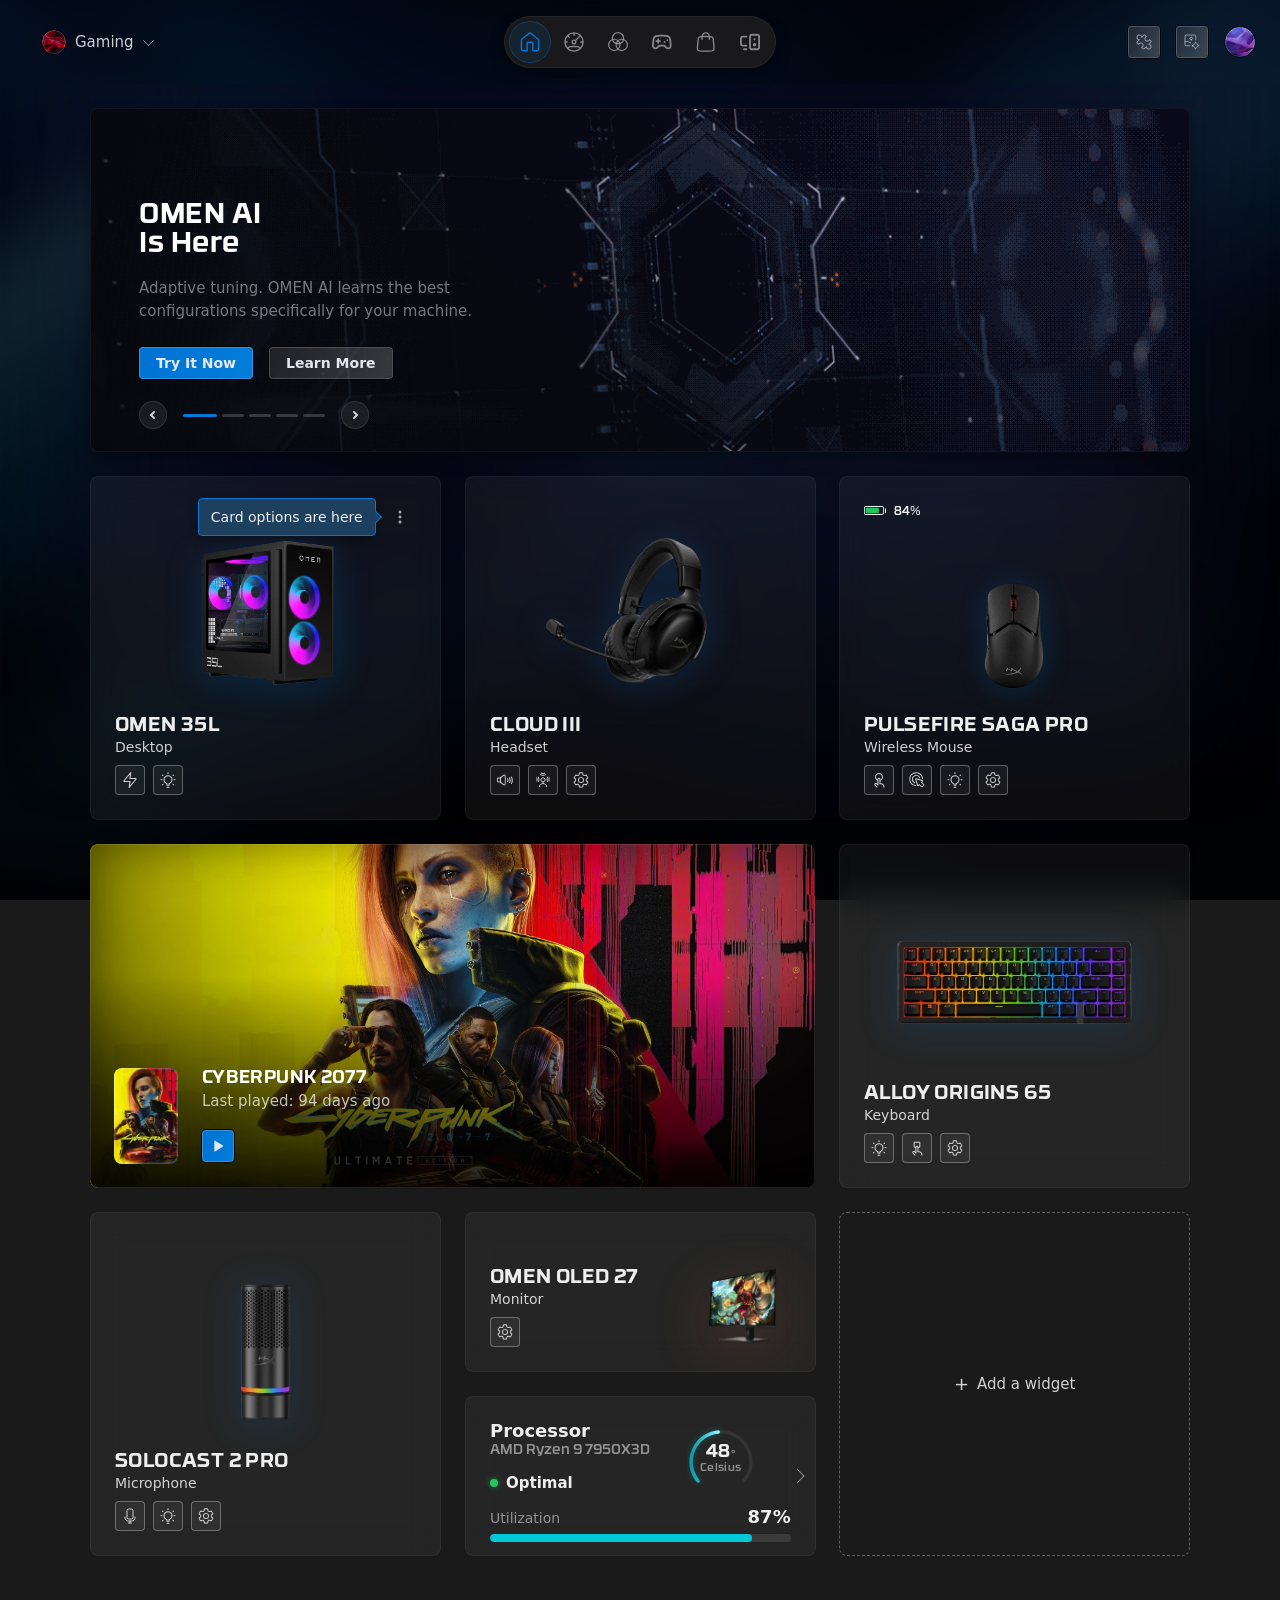
==== v2-user-testing/index.html @ b6a8a516 "Ship v2-user-testing: General User Testing · Round 2 (e9e98e5)" ====
<!doctype html>
<html lang="en">
  <head>
    <meta charset="UTF-8" />
    <meta name="viewport" content="width=device-width, initial-scale=1" />
    <title>Treehouse — Web</title>
    <link rel="preconnect" href="https://fonts.googleapis.com" />
    <link rel="preconnect" href="https://fonts.gstatic.com" crossorigin />
    <link
      href="https://fonts.googleapis.com/css2?family=IBM+Plex+Sans+Condensed:wght@300;400;500;600;700&family=Inter:wght@400;500;600;700&display=swap"
      rel="stylesheet"
    />
    <script type="module" crossorigin src="./assets/index-DFNfqeK6.js"></script>
    <link rel="stylesheet" crossorigin href="./assets/index-BkqzAb6N.css">
  </head>
  <body>
    <div id="root"></div>
  </body>
</html>
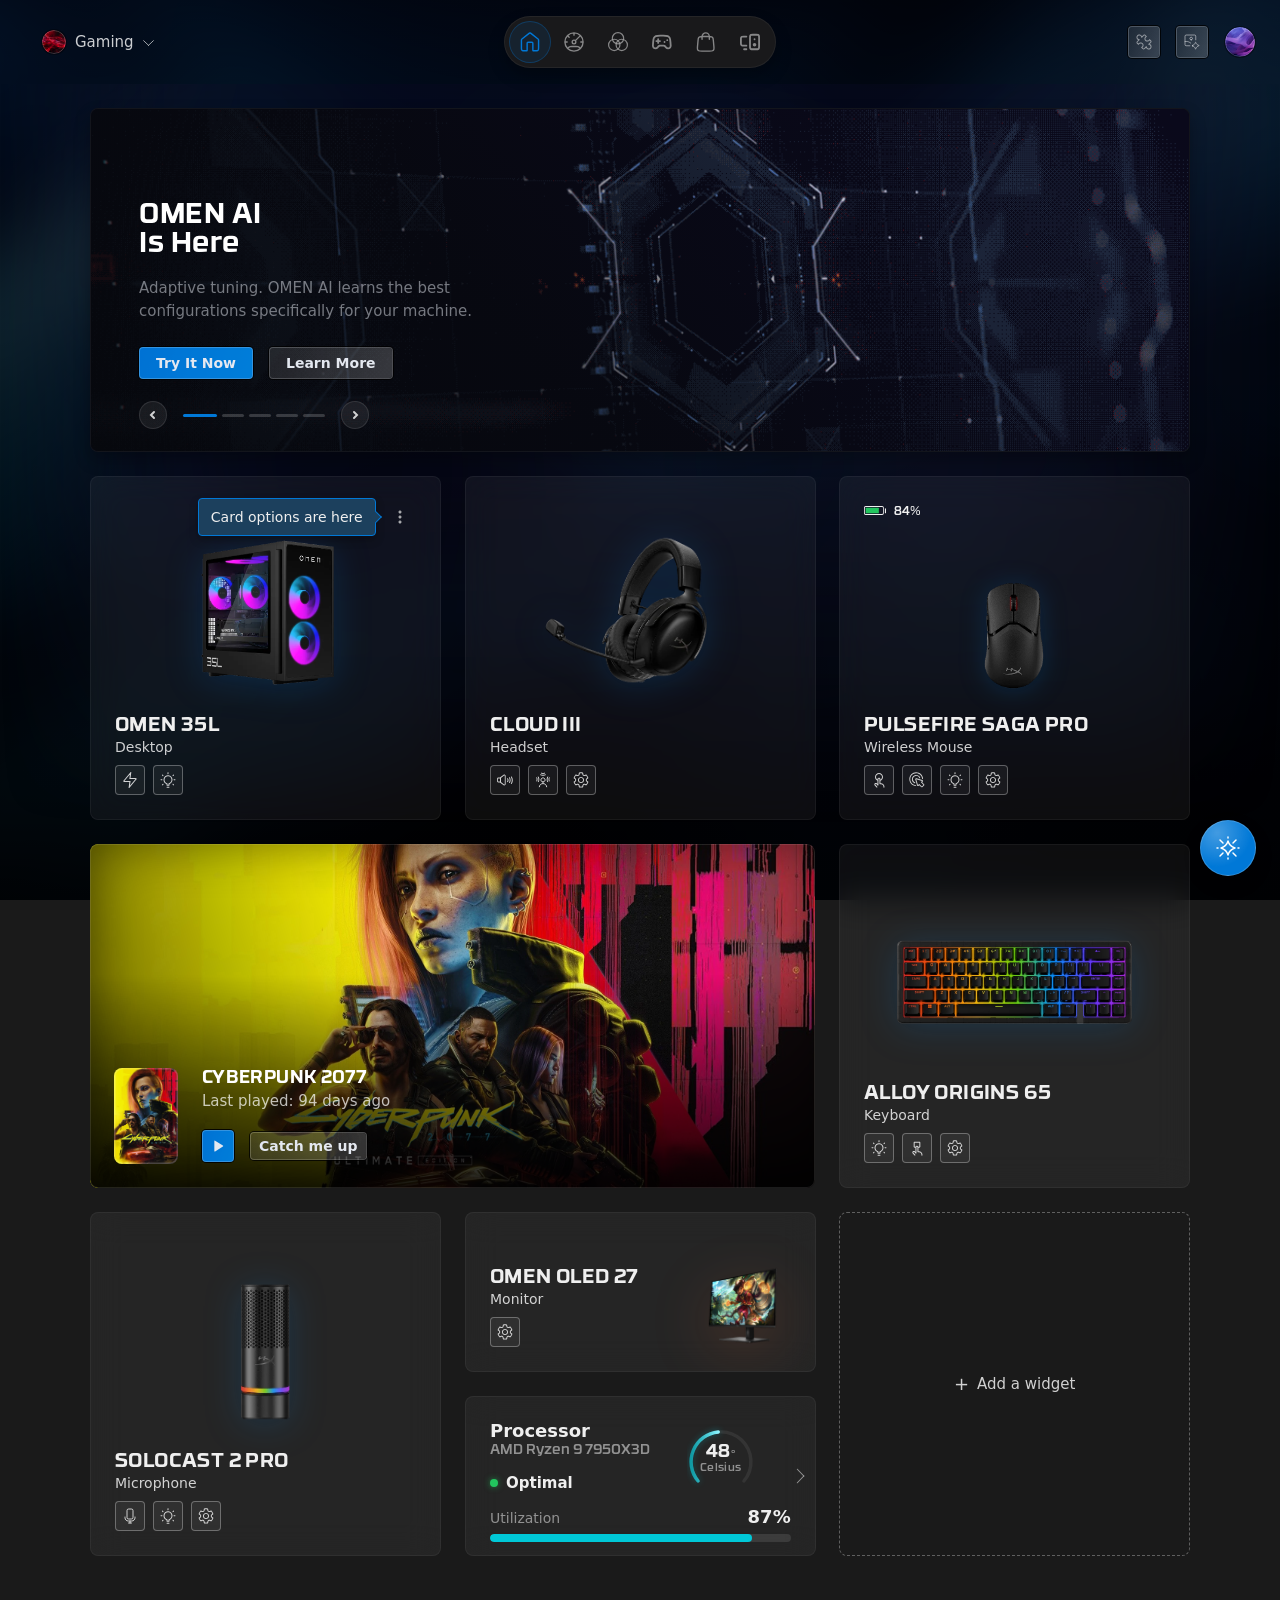
==== commit cb3d2a01: "Ship v2-user-testing: General User Testing · Round 2 (9f4580f)" ====
--- a/v2-user-testing/index.html
+++ b/v2-user-testing/index.html
@@ -10,7 +10,7 @@
       href="https://fonts.googleapis.com/css2?family=IBM+Plex+Sans+Condensed:wght@300;400;500;600;700&family=Inter:wght@400;500;600;700&display=swap"
       rel="stylesheet"
     />
-    <script type="module" crossorigin src="./assets/index-DFNfqeK6.js"></script>
+    <script type="module" crossorigin src="./assets/index-CecUL0Ki.js"></script>
     <link rel="stylesheet" crossorigin href="./assets/index-BkqzAb6N.css">
   </head>
   <body>
